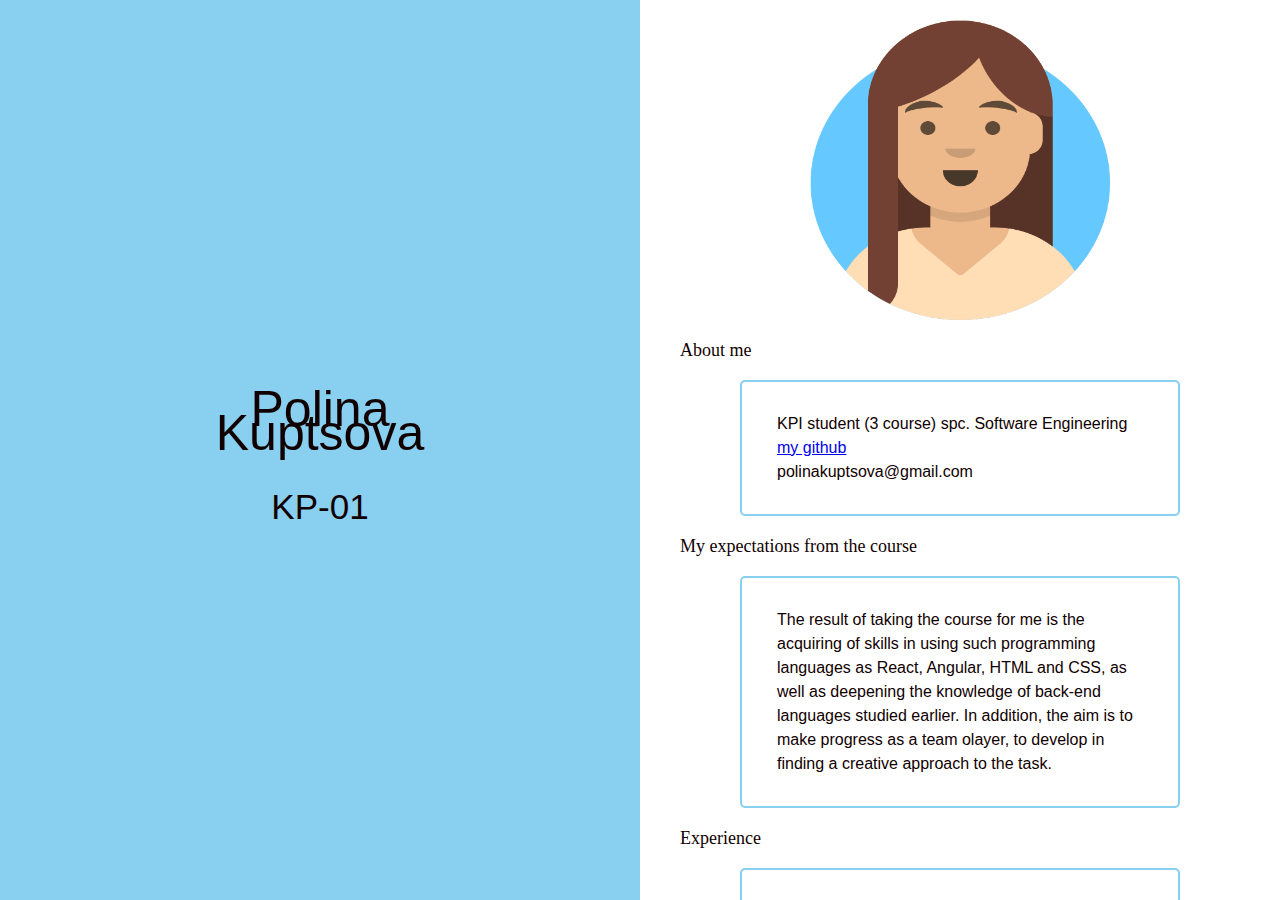
==== lab1/lab1.html @ 7ce96b74 "Update lab1.html" ====
<!DOCTYPE html>
<html>

<head>
    <title></title>
    <style>
        * {
            box-sizing: border-box
        }

        .container {
            width: 70%;
            background-color: #FFF9F1;
            margin-right: 100px;
            margin-left: 100px;
        }

        .skills {
            text-align: right;
            padding-top: 10px;
            padding-bottom: 10px;
            color: #111;
        }

        .ukrainian {
            width: 100%;
            background-color: #89CFF0;
        }

        .english {
            width: 80%;
            background-color: #89CFF0;
        }

        .german {
            width: 40%;
            background-color: #89CFF0;
        }
    </style>
</head>
<link rel="stylesheet" href="style.css">

<body>
    <div class="split left">
        <div class="centered">
            <p style="font-size:50px">Polina Kuptsova</p>
            <p style="font-size:35px">KP-01</p>
        </div>
    </div>
    <div class="split right">
        <img src="img1.png" width="300" height="300">
        <p class="two" style="font-family:verdana;font-size:18px;">About me</p>
        <div class="border">KPI student (3 course) spc. Software Engineering<br><a
                href="https://github.com/PolinaKuptsova">my github</a><br>polinakuptsova@gmail.com
        </div>
        <p class="two" style="font-family:verdana;font-size:18px;"> My expectations from the course</p>
        <div class="border">The result of taking the course for me is the acquiring of skills in using such programming
            languages as React, Angular, HTML and CSS, as well as deepening the knowledge of back-end languages studied
            earlier. In addition, the aim is to make progress as a team olayer, to develop in finding a creative
            approach to the task.</div>
        <p class="two" style="font-family:verdana;font-size:18px;">Experience</p>
        <div class="border">Programming languages: C#, Java<br>Basic skills in Python, Git, HTML.<br>Have experience
            working
            with database systems (SQL). </div>
        <p class="two" style="font-family:verdana;font-size:18px;">Languages skills</p>
        <p class="two" style="font-family:verdana;font-size:16px;">Ukrainian</p>
        <div class="container">
            <div class="skills ukrainian">100%</div>
        </div>
        <p class="two" style="font-family:verdana;font-size:16px;">English</p>
        <div class="container">
            <div class="skills english">80%</div>
        </div>

        <p class="two" style="font-family:verdana;font-size:16px;">German</p>
        <div class="container">
            <div class="skills german">40%</div>
        </div>
    </div>
</body>
</html>
---- lab1/style.css ----
body
{
font-family: Arial;
line-height: 1.5em;
color: #100;
}
.split
{ 
  height:100%;
  width: 50%;
  position: fixed;
  z-index: 1;
  top: 0;
  overflow-x: hidden;
  padding-top: 20px;
}
img {
  display: block;
  margin-left: auto;
  margin-right: auto;
}
.centered {
  position: absolute;
  top: 50%;
  left: 50%;
  transform: translate(-50%, -50%);
  text-align: center;
}

.left {
  left: 0;
  background-color: #89CFF0;
}

.right {
  right: 0;
  background-color: white;
}

.border {
  border-style: solid;
  border-color: #89CFF0; 
  border-radius: 5px;
  border-width: 2px;
  margin-right: 100px;
  margin-left: 100px;
  padding-top: 30px;
  padding-right: 35px;
  padding-bottom: 30px;
  padding-left: 35px;
}
p.two {
text-indent: 40px;
}
.footer {
   position: fixed;
   left: 0;
   bottom: 0;
   width: 100%;
   height : 50px;
   background-color: #FFF9F1;
   text-align: left;
}
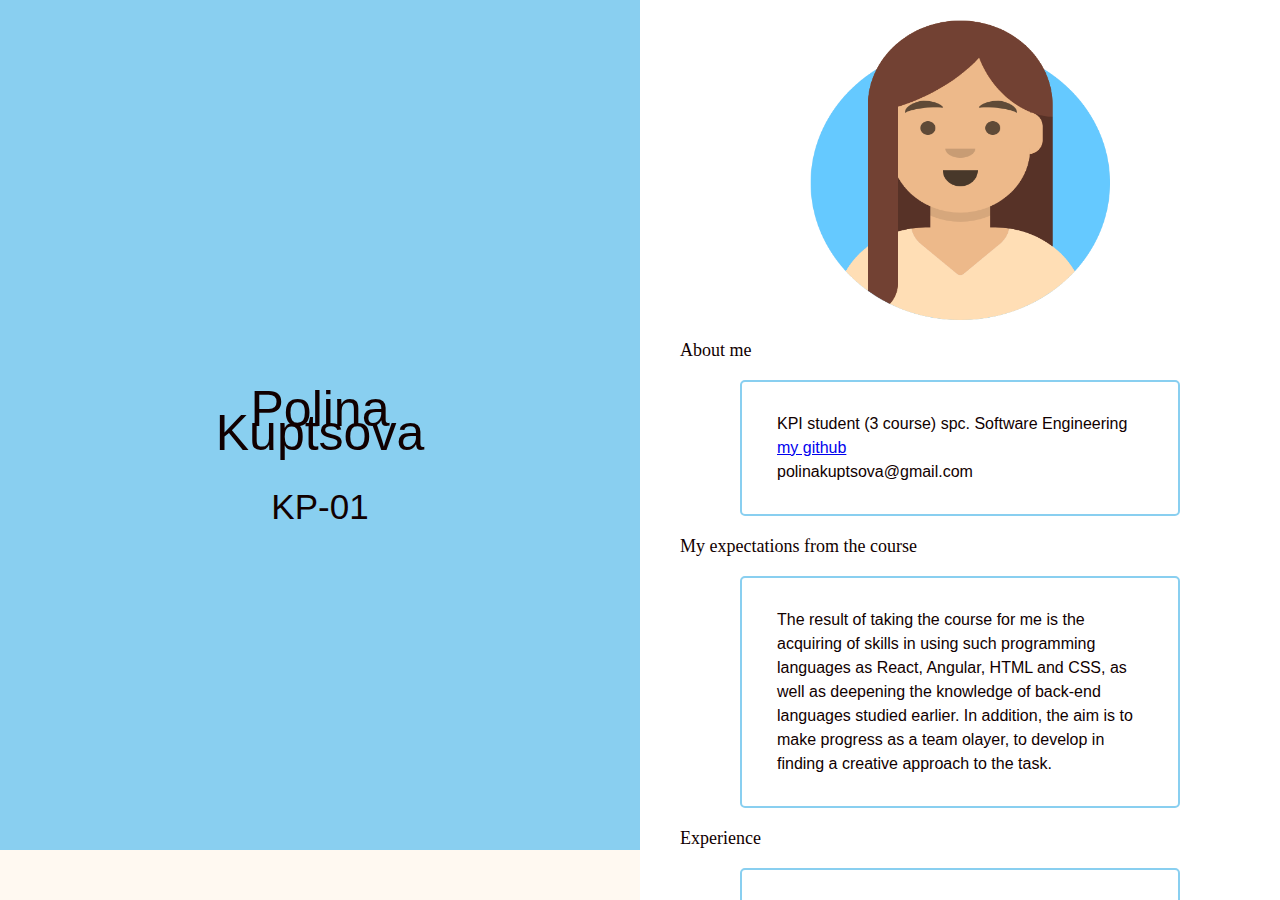
==== commit 8712d621: "Update lab1.html" ====
--- a/lab1/lab1.html
+++ b/lab1/lab1.html
@@ -46,6 +46,7 @@
             <p style="font-size:50px">Polina Kuptsova</p>
             <p style="font-size:35px">KP-01</p>
         </div>
+        <div class="footer"></div>
     </div>
     <div class="split right">
         <img src="img1.png" width="300" height="300">
@@ -76,6 +77,7 @@
         <div class="container">
             <div class="skills german">40%</div>
         </div>
+               
     </div>
 </body>
 </html>
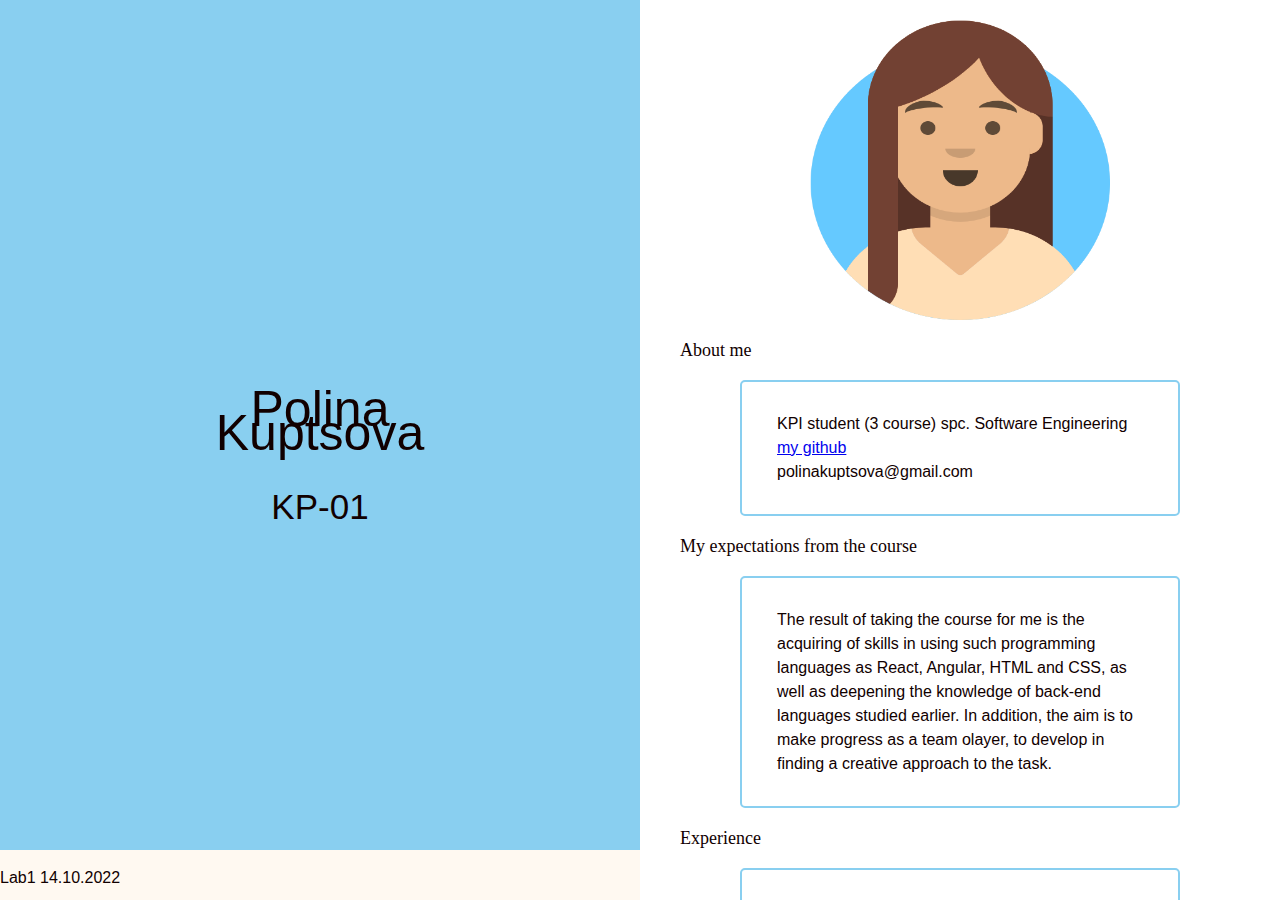
==== commit 8a0a3077: "Update lab1.html" ====
--- a/lab1/lab1.html
+++ b/lab1/lab1.html
@@ -46,7 +46,9 @@
             <p style="font-size:50px">Polina Kuptsova</p>
             <p style="font-size:35px">KP-01</p>
         </div>
-        <div class="footer"></div>
+        <div class="footer">
+        <p>Lab1 14.10.2022</p>
+        </div>
     </div>
     <div class="split right">
         <img src="img1.png" width="300" height="300">
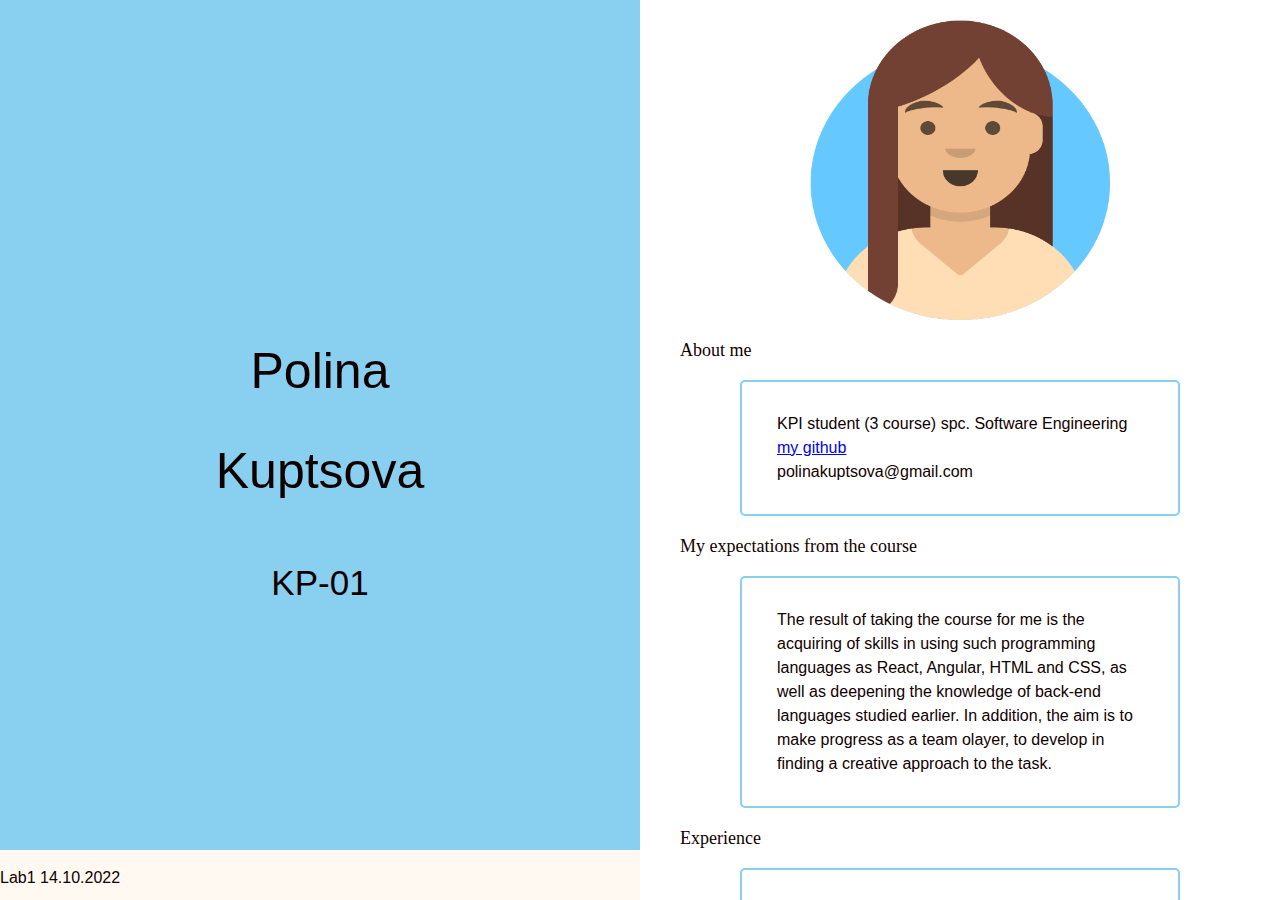
==== commit 5b3e4733: "Update lab1.html" ====
--- a/lab1/lab1.html
+++ b/lab1/lab1.html
@@ -43,7 +43,7 @@
 <body>
     <div class="split left">
         <div class="centered">
-            <p style="font-size:50px">Polina Kuptsova</p>
+            <p style="font-size:50px; line-height:2em;">Polina Kuptsova</p>
             <p style="font-size:35px">KP-01</p>
         </div>
         <div class="footer">
@@ -78,8 +78,8 @@
         <p class="two" style="font-family:verdana;font-size:16px;">German</p>
         <div class="container">
             <div class="skills german">40%</div>
-        </div>
-               
+        </div> 
+        <div class="padbottomdiv"></div>
     </div>
 </body>
 </html>
--- a/lab1/style.css
+++ b/lab1/style.css
@@ -52,6 +52,9 @@
 p.two {
 text-indent: 40px;
 }
+.padbottomdiv {
+  padding-bottom: 50px;
+}
 .footer {
    position: fixed;
    left: 0;
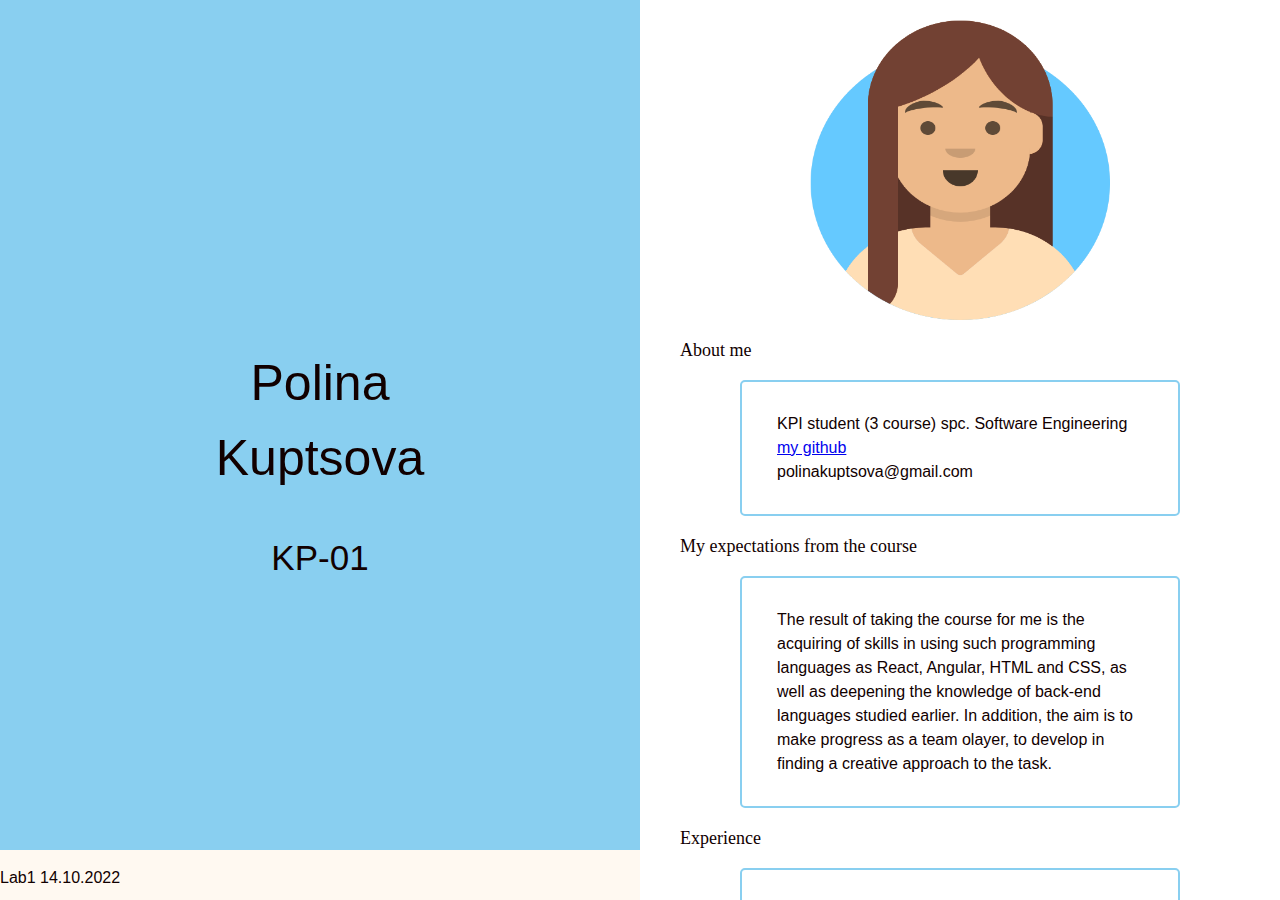
==== commit 9136684a: "Update lab1.html" ====
--- a/lab1/lab1.html
+++ b/lab1/lab1.html
@@ -43,7 +43,7 @@
 <body>
     <div class="split left">
         <div class="centered">
-            <p style="font-size:50px; line-height:2em;">Polina Kuptsova</p>
+            <p style="font-size:50px; line-height:1.5em;">Polina Kuptsova</p>
             <p style="font-size:35px">KP-01</p>
         </div>
         <div class="footer">
